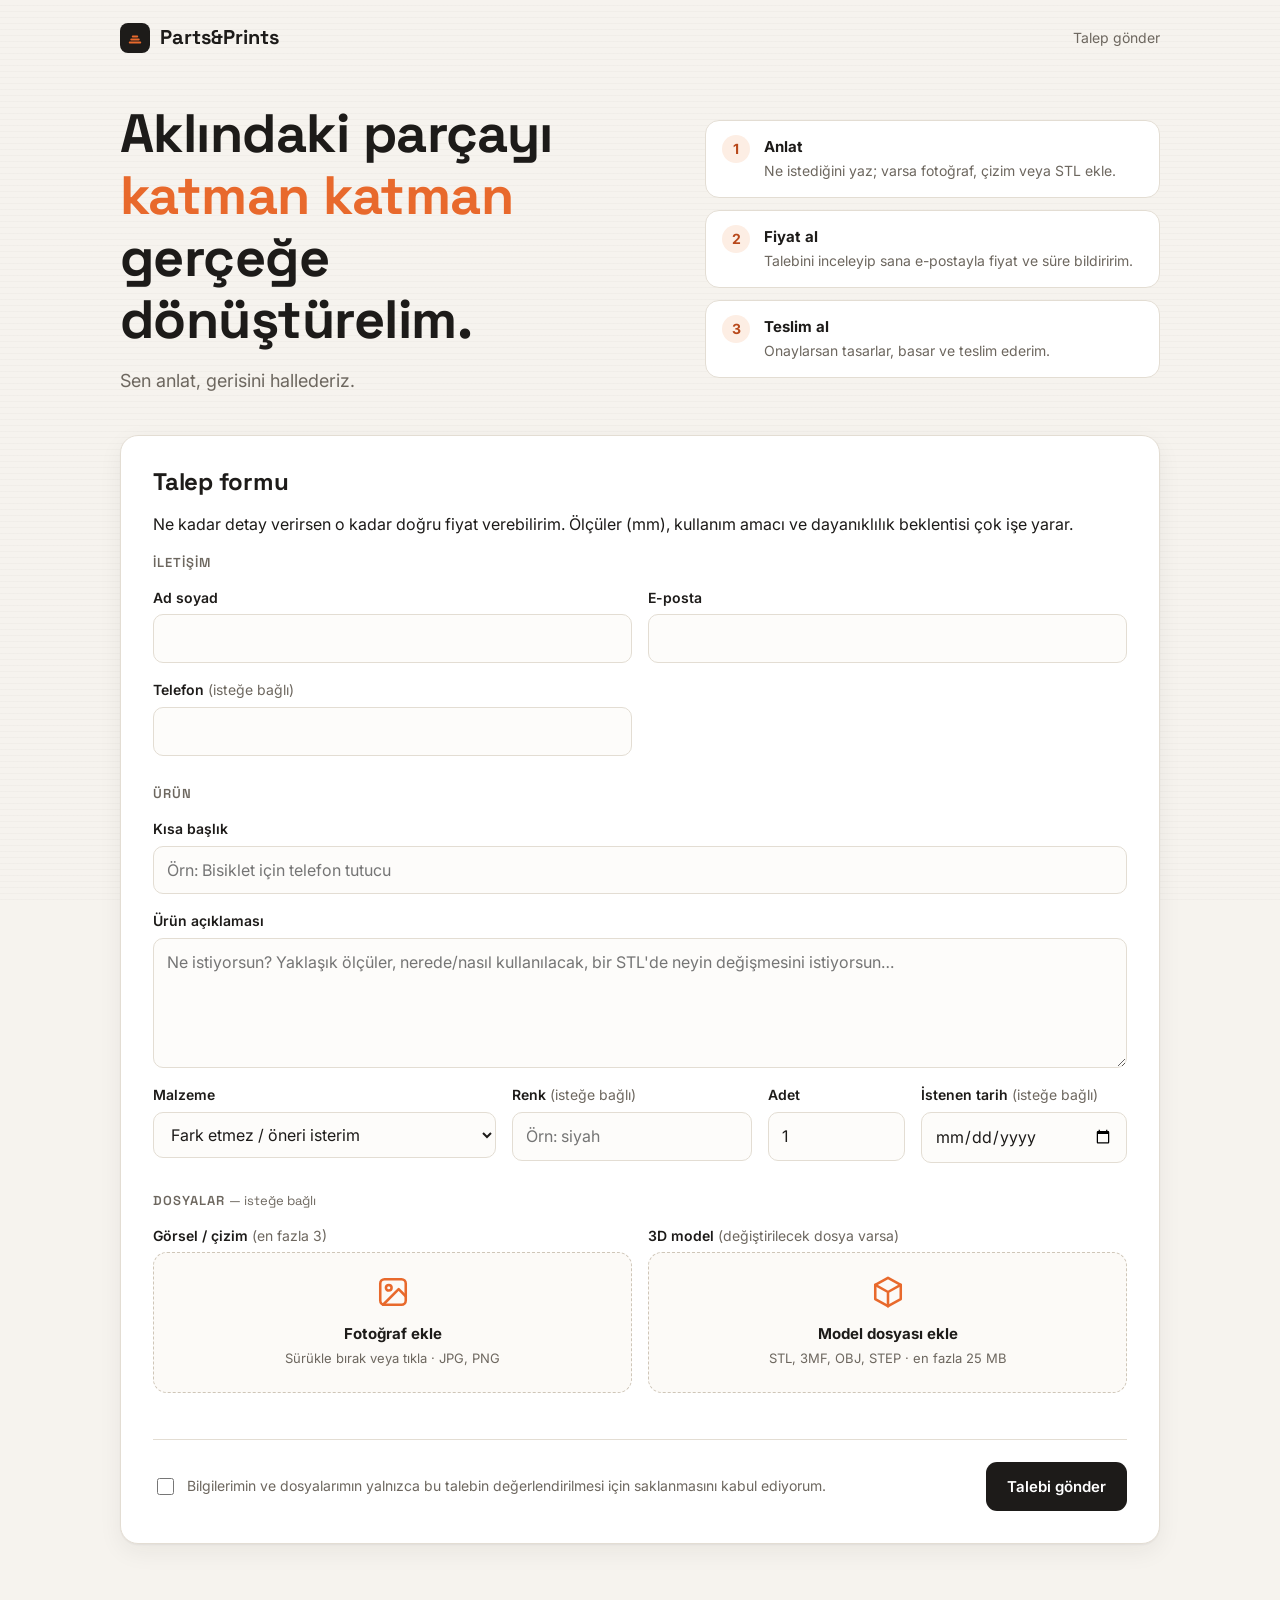
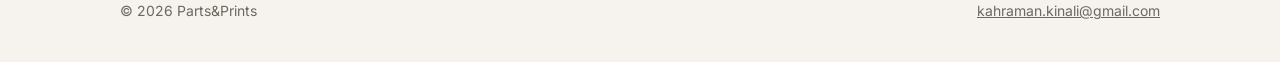
==== index.html @ 8e46be99 "Add files via upload" ====
<!DOCTYPE html>
<html lang="tr">
<head>
  <meta charset="utf-8">
  <meta name="viewport" content="width=device-width, initial-scale=1">
  <title>3D Baskı Siparişi</title>
  <meta name="description" content="Özel 3D baskı ve tasarım talebi gönderin.">
  <link rel="preconnect" href="https://fonts.googleapis.com">
  <link rel="preconnect" href="https://fonts.gstatic.com" crossorigin>
  <link href="https://fonts.googleapis.com/css2?family=Inter:wght@400;600;700&family=Space+Grotesk:wght@500;600;700&display=swap" rel="stylesheet">
  <link rel="stylesheet" href="css/style.css">
  <link rel="icon" href="data:image/svg+xml,<svg xmlns='http://www.w3.org/2000/svg' viewBox='0 0 32 32'><rect width='32' height='32' rx='8' fill='%231d1b19'/><path d='M8 22h16M10 18h12M12 14h8' stroke='%23e8692c' stroke-width='2.6' stroke-linecap='round'/></svg>">
  <script type="importmap">
  { "imports": {
      "three": "https://cdn.jsdelivr.net/npm/three@0.170.0/build/three.module.js",
      "three/addons/": "https://cdn.jsdelivr.net/npm/three@0.170.0/examples/jsm/"
  } }
  </script>
  <script src="config.js"></script>
</head>
<body>
  <div class="wrap">
    <header class="topbar">
      <a class="brand" href="./">
        <span class="brand-mark"><svg viewBox="0 0 24 24" fill="none" stroke="#e8692c" stroke-width="2.6" stroke-linecap="round"><path d="M5 18h14M7 14h10M9 10h6"/></svg></span>
        <span data-shop-name>3D Atölye</span>
      </a>
      <nav><a href="#siparis">Talep gönder</a></nav>
    </header>

    <section class="hero">
      <div>
        <h1>Aklındaki parçayı <em>katman katman</em> gerçeğe dönüştürelim.</h1>
        <p class="lead" data-tagline>Hayalindeki parçayı anlat, ben tasarlayıp basayım.</p>
      </div>
      <ol class="steps">
        <li><span class="n">1</span><div><b>Anlat</b><span>Ne istediğini yaz; varsa fotoğraf, çizim veya STL ekle.</span></div></li>
        <li><span class="n">2</span><div><b>Fiyat al</b><span>Talebini inceleyip sana e-postayla fiyat ve süre bildiririm.</span></div></li>
        <li><span class="n">3</span><div><b>Teslim al</b><span>Onaylarsan tasarlar, basar ve teslim ederim.</span></div></li>
      </ol>
    </section>

    <main id="siparis" class="card form-card">
      <div id="form-area">
        <h2>Talep formu</h2>
        <p class="sub">Ne kadar detay verirsen o kadar doğru fiyat verebilirim. Ölçüler (mm), kullanım amacı ve dayanıklılık beklentisi çok işe yarar.</p>

        <div id="config-warn" class="alert alert-warn" hidden>
          Site henüz bağlanmadı: <span class="code">config.js</span> içindeki <span class="code">SCRIPT_URL</span> değerini doldurmalısın. (Bu uyarıyı sadece kurulum bitmeden görürsün.)
        </div>
        <div id="form-error" class="alert alert-err" hidden></div>

        <form id="order-form" novalidate>
          <fieldset>
            <legend>İletişim</legend>
            <div class="grid g2">
              <div class="field">
                <label for="name">Ad soyad</label>
                <input type="text" id="name" name="name" autocomplete="name" required maxlength="100">
              </div>
              <div class="field">
                <label for="email">E-posta</label>
                <input type="email" id="email" name="email" autocomplete="email" required maxlength="150">
              </div>
              <div class="field">
                <label for="phone">Telefon <span class="opt">(isteğe bağlı)</span></label>
                <input type="tel" id="phone" name="phone" autocomplete="tel" maxlength="40">
              </div>
            </div>
          </fieldset>

          <fieldset>
            <legend>Ürün</legend>
            <div class="grid">
              <div class="field">
                <label for="title">Kısa başlık</label>
                <input type="text" id="title" name="title" maxlength="150" placeholder="Örn: Bisiklet için telefon tutucu">
              </div>
              <div class="field">
                <label for="description">Ürün açıklaması</label>
                <textarea id="description" name="description" required maxlength="5000"
                  placeholder="Ne istiyorsun? Yaklaşık ölçüler, nerede/nasıl kullanılacak, bir STL'de neyin değişmesini istiyorsun…"></textarea>
              </div>
              <div class="grid g4">
                <div class="field">
                  <label for="material">Malzeme</label>
                  <select id="material" name="material"></select>
                </div>
                <div class="field">
                  <label for="color">Renk <span class="opt">(isteğe bağlı)</span></label>
                  <input type="text" id="color" name="color" maxlength="50" placeholder="Örn: siyah">
                </div>
                <div class="field">
                  <label for="quantity">Adet</label>
                  <input type="number" id="quantity" name="quantity" min="1" max="9999" value="1">
                </div>
                <div class="field">
                  <label for="deadline">İstenen tarih <span class="opt">(isteğe bağlı)</span></label>
                  <input type="date" id="deadline" name="deadline">
                </div>
              </div>
            </div>
          </fieldset>

          <fieldset>
            <legend>Dosyalar <span style="text-transform:none;letter-spacing:0;font-weight:400">— isteğe bağlı</span></legend>
            <div class="grid g2">
              <div class="field">
                <label>Görsel / çizim <span class="opt">(en fazla 3)</span></label>
                <div class="drop" id="img-drop">
                  <input type="file" id="images" accept="image/*" multiple aria-label="Görsel seç">
                  <svg class="ico" viewBox="0 0 24 24" fill="none" stroke="currentColor" stroke-width="1.8" stroke-linecap="round" stroke-linejoin="round"><rect x="3" y="3" width="18" height="18" rx="3"/><circle cx="9" cy="9" r="2"/><path d="m21 15-5-5L5 21"/></svg>
                  <b>Fotoğraf ekle</b>
                  <span>Sürükle bırak veya tıkla · JPG, PNG</span>
                </div>
                <div class="thumbs" id="thumbs"></div>
              </div>
              <div class="field">
                <label>3D model <span class="opt">(değiştirilecek dosya varsa)</span></label>
                <div class="drop" id="model-drop">
                  <input type="file" id="model" accept=".stl,.3mf,.obj,.step,.stp" aria-label="Model dosyası seç">
                  <svg class="ico" viewBox="0 0 24 24" fill="none" stroke="currentColor" stroke-width="1.8" stroke-linecap="round" stroke-linejoin="round"><path d="M12 2 3 7v10l9 5 9-5V7z"/><path d="m3 7 9 5 9-5M12 12v10"/></svg>
                  <b>Model dosyası ekle</b>
                  <span>STL, 3MF, OBJ, STEP · en fazla 25 MB</span>
                </div>
                <div id="model-preview"></div>
              </div>
            </div>
          </fieldset>

          <div class="hp" aria-hidden="true">
            <label for="website">Web siteniz</label>
            <input type="text" id="website" name="website" tabindex="-1" autocomplete="off">
          </div>

          <div class="submit-row">
            <label class="check">
              <input type="checkbox" id="consent" required>
              <span>Bilgilerimin ve dosyalarımın yalnızca bu talebin değerlendirilmesi için saklanmasını kabul ediyorum.</span>
            </label>
            <button type="submit" class="btn btn-primary" id="submit-btn">Talebi gönder</button>
          </div>
        </form>
      </div>

      <div id="success" class="success" hidden>
        <div class="big"><svg width="30" height="30" viewBox="0 0 24 24" fill="none" stroke="currentColor" stroke-width="2.4" stroke-linecap="round" stroke-linejoin="round"><path d="M20 6 9 17l-5-5"/></svg></div>
        <h2>Talebin ulaştı!</h2>
        <p>İnceleyip en kısa sürede e-postayla dönüş yapacağım. Talep numaran: <span class="code" id="order-id"></span></p>
        <button class="btn btn-ghost" id="again-btn" type="button">Yeni talep gönder</button>
      </div>
    </main>

    <footer>
      <span>© <span id="year"></span> <span data-shop-name>3D Atölye</span></span>
      <span id="contact"></span>
    </footer>
  </div>

  <script type="module" src="js/order.js"></script>
</body>
</html>
---- css/style.css ----
:root {
  --bg: #f6f3ee;
  --paper: #ffffff;
  --ink: #1d1b19;
  --muted: #6d675f;
  --line: #e3ddd3;
  --accent: #e8692c;
  --accent-ink: #b8481a;
  --accent-soft: #fdeee4;
  --ok: #2f7d4f;
  --ok-soft: #e6f3ea;
  --err: #b3261e;
  --err-soft: #fbeaea;
  --radius: 14px;
  --shadow: 0 1px 2px rgba(29, 27, 25, .05), 0 8px 24px rgba(29, 27, 25, .06);
  --font: 'Inter', system-ui, -apple-system, 'Segoe UI', sans-serif;
  --display: 'Space Grotesk', 'Inter', system-ui, sans-serif;
}

* { box-sizing: border-box; }
html { -webkit-text-size-adjust: 100%; }
body {
  margin: 0;
  font-family: var(--font);
  color: var(--ink);
  background: var(--bg);
  line-height: 1.55;
  font-size: 16px;
}
/* Hafif katman çizgisi dokusu — baskı izlerini andırır */
body::before {
  content: '';
  position: fixed; inset: 0; z-index: -1; pointer-events: none;
  background-image: repeating-linear-gradient(0deg, rgba(29,27,25,.025) 0 1px, transparent 1px 6px);
}

a { color: var(--accent-ink); }
h1, h2, h3 { font-family: var(--display); line-height: 1.15; margin: 0; letter-spacing: -.01em; }

.wrap { max-width: 1080px; margin: 0 auto; padding: 0 20px; }

/* ---------- Üst bölüm ---------- */
.topbar { display: flex; align-items: center; justify-content: space-between; padding: 22px 0; }
.brand { display: flex; align-items: center; gap: 10px; font-family: var(--display); font-weight: 700; font-size: 20px; color: var(--ink); text-decoration: none; }
.brand-mark { width: 30px; height: 30px; border-radius: 8px; background: var(--ink); display: grid; place-items: center; }
.brand-mark svg { width: 18px; height: 18px; }
.topbar nav a { color: var(--muted); text-decoration: none; font-size: 14px; }
.topbar nav a:hover { color: var(--ink); }

.hero { padding: 28px 0 40px; display: grid; grid-template-columns: 1.2fr 1fr; gap: 40px; align-items: center; }
.hero h1 { font-size: clamp(34px, 5vw, 54px); font-weight: 700; }
.hero h1 em { font-style: normal; color: var(--accent); }
.hero p.lead { color: var(--muted); font-size: 18px; margin: 16px 0 0; max-width: 34ch; }
.steps { list-style: none; padding: 0; margin: 0; display: grid; gap: 12px; }
.steps li { display: flex; gap: 14px; align-items: flex-start; background: var(--paper); border: 1px solid var(--line); border-radius: var(--radius); padding: 14px 16px; }
.steps .n { flex: none; width: 28px; height: 28px; border-radius: 50%; background: var(--accent-soft); color: var(--accent-ink); font-weight: 700; display: grid; place-items: center; font-size: 14px; }
.steps b { display: block; font-size: 15px; }
.steps span { color: var(--muted); font-size: 14px; }

/* ---------- Kart / form ---------- */
.card { background: var(--paper); border: 1px solid var(--line); border-radius: 18px; box-shadow: var(--shadow); }
.form-card { padding: 32px; margin-bottom: 48px; }
.form-card > h2 { font-size: 26px; }
.form-card > p.sub { color: var(--muted); margin: 6px 0 24px; }

fieldset { border: 0; padding: 0; margin: 0 0 28px; }
legend { font-family: var(--display); font-weight: 600; font-size: 13px; text-transform: uppercase; letter-spacing: .08em; color: var(--muted); margin-bottom: 14px; padding: 0; }

.grid { display: grid; gap: 16px; }
.g2 { grid-template-columns: 1fr 1fr; }
.g4 { grid-template-columns: 2fr 1.4fr .8fr 1.2fr; }

.field { display: flex; flex-direction: column; gap: 6px; min-width: 0; }
.field label { font-size: 14px; font-weight: 600; }
.field label .opt { font-weight: 400; color: var(--muted); }
.field .hint { font-size: 13px; color: var(--muted); }

input[type=text], input[type=email], input[type=tel], input[type=number], input[type=date], input[type=password], select, textarea {
  width: 100%;
  font: inherit;
  color: inherit;
  background: #fdfcfa;
  border: 1px solid var(--line);
  border-radius: 10px;
  padding: 11px 13px;
  transition: border-color .15s, box-shadow .15s;
}
textarea { min-height: 130px; resize: vertical; }
input:focus, select:focus, textarea:focus { outline: none; border-color: var(--accent); box-shadow: 0 0 0 3px var(--accent-soft); }
.invalid { border-color: var(--err) !important; }

/* Dosya bırakma alanları */
.drop {
  position: relative;
  border: 1.5px dashed #cfc6b8;
  border-radius: var(--radius);
  padding: 22px;
  text-align: center;
  background: #fcfaf7;
  transition: border-color .15s, background .15s;
  cursor: pointer;
}
.drop:hover, .drop.over { border-color: var(--accent); background: var(--accent-soft); }
.drop input[type=file] { position: absolute; inset: 0; opacity: 0; cursor: pointer; width: 100%; }
.drop .ico { width: 34px; height: 34px; margin: 0 auto 6px; color: var(--accent); }
.drop b { display: block; font-size: 15px; }
.drop span { font-size: 13px; color: var(--muted); }

.thumbs { display: flex; flex-wrap: wrap; gap: 10px; margin-top: 12px; }
.thumb { position: relative; width: 84px; height: 84px; border-radius: 10px; overflow: hidden; border: 1px solid var(--line); background: #eee; }
.thumb img { width: 100%; height: 100%; object-fit: cover; display: block; }
.x-btn { position: absolute; top: 4px; right: 4px; width: 22px; height: 22px; border-radius: 50%; border: 0; background: rgba(0,0,0,.65); color: #fff; font-size: 14px; line-height: 22px; cursor: pointer; padding: 0; }

.model-box { margin-top: 12px; border: 1px solid var(--line); border-radius: var(--radius); overflow: hidden; }
.model-head { display: flex; align-items: center; justify-content: space-between; gap: 10px; padding: 10px 14px; font-size: 14px; background: #fcfaf7; }
.model-head .name { font-weight: 600; overflow: hidden; text-overflow: ellipsis; white-space: nowrap; }
.model-head .meta { color: var(--muted); font-size: 13px; }
.viewer { height: 280px; background: radial-gradient(circle at 50% 40%, #fff, #efebe5); position: relative; }
.viewer canvas { display: block; }
.viewer .note { position: absolute; inset: 0; display: grid; place-items: center; color: var(--muted); font-size: 14px; padding: 20px; text-align: center; }
.link-btn { background: none; border: 0; color: var(--err); font: inherit; font-size: 13px; cursor: pointer; padding: 0; }

.check { display: flex; gap: 10px; align-items: flex-start; font-size: 14px; color: var(--muted); }
.check input { margin-top: 3px; accent-color: var(--accent); width: 17px; height: 17px; flex: none; }

.hp { position: absolute; left: -9999px; width: 1px; height: 1px; overflow: hidden; }

/* Butonlar */
.btn {
  display: inline-flex; align-items: center; justify-content: center; gap: 8px;
  font: inherit; font-weight: 600; font-size: 15px;
  border: 1px solid transparent; border-radius: 11px; padding: 12px 20px;
  cursor: pointer; text-decoration: none; transition: background .15s, transform .05s;
}
.btn:active { transform: translateY(1px); }
.btn-primary { background: var(--ink); color: #fff; }
.btn-primary:hover { background: #000; }
.btn-primary:disabled { opacity: .6; cursor: wait; }
.btn-ghost { background: var(--paper); color: var(--ink); border-color: var(--line); }
.btn-ghost:hover { background: #f7f4ef; }
.btn-sm { padding: 7px 12px; font-size: 14px; border-radius: 9px; }

.submit-row { display: flex; align-items: center; gap: 16px; flex-wrap: wrap; justify-content: space-between; border-top: 1px solid var(--line); padding-top: 22px; }

.spinner { width: 16px; height: 16px; border: 2px solid rgba(255,255,255,.35); border-top-color: #fff; border-radius: 50%; animation: spin .7s linear infinite; }
.spinner.dark { border-color: rgba(0,0,0,.12); border-top-color: var(--ink); }
@keyframes spin { to { transform: rotate(360deg); } }

.alert { border-radius: 12px; padding: 12px 16px; font-size: 14px; margin-bottom: 18px; }
.alert-err { background: var(--err-soft); color: var(--err); }
.alert-warn { background: #fff6dc; color: #7a5a00; }

.success { text-align: center; padding: 48px 24px; }
.success .big { width: 64px; height: 64px; border-radius: 50%; background: var(--ok-soft); color: var(--ok); display: grid; place-items: center; margin: 0 auto 16px; }
.success p { color: var(--muted); max-width: 46ch; margin: 10px auto 22px; }
.code { font-family: ui-monospace, 'SF Mono', Menlo, monospace; background: #f3efe8; padding: 2px 8px; border-radius: 6px; color: var(--ink); }

footer { color: var(--muted); font-size: 14px; padding: 8px 0 40px; display: flex; gap: 16px; flex-wrap: wrap; justify-content: space-between; }
footer a { color: var(--muted); }

/* ---------- Yönetim ---------- */
.login { max-width: 380px; margin: 10vh auto; padding: 32px; }
.login h1 { font-size: 24px; margin-bottom: 6px; }
.login p { color: var(--muted); margin: 0 0 20px; font-size: 15px; }
.login form { display: grid; gap: 14px; }

.toolbar { display: flex; gap: 10px; align-items: center; flex-wrap: wrap; margin: 4px 0 18px; }
.toolbar input[type=text] { max-width: 280px; }
.toolbar select { width: auto; }
.toolbar .spacer { flex: 1; }
.counts { display: flex; gap: 8px; flex-wrap: wrap; margin-bottom: 18px; }
.chip { border: 1px solid var(--line); background: var(--paper); border-radius: 999px; padding: 6px 12px; font-size: 13px; cursor: pointer; font: inherit; font-size: 13px; color: var(--ink); }
.chip.on { background: var(--ink); color: #fff; border-color: var(--ink); }
.chip b { font-weight: 700; margin-left: 4px; }

.orders { display: grid; gap: 10px; margin-bottom: 48px; }
.order {
  display: grid; grid-template-columns: 64px 1fr auto; gap: 16px; align-items: center;
  padding: 14px 16px; cursor: pointer; text-align: left; font: inherit; color: inherit; width: 100%;
}
.order:hover { border-color: #cfc6b8; }
.order .pic { width: 64px; height: 64px; border-radius: 10px; background: #f1ede6; display: grid; place-items: center; color: var(--muted); overflow: hidden; }
.order .pic svg { width: 26px; height: 26px; }
.order .pic img { width: 100%; height: 100%; object-fit: cover; display: block; }
.order h3 { font-size: 16px; font-family: var(--font); font-weight: 600; }
.order .meta { color: var(--muted); font-size: 13px; margin-top: 2px; }
.order .desc { font-size: 14px; color: #4a4540; margin-top: 4px; display: -webkit-box; -webkit-line-clamp: 1; -webkit-box-orient: vertical; overflow: hidden; }
.order .right { text-align: right; display: grid; gap: 6px; justify-items: end; }
.badge { display: inline-block; font-size: 12px; font-weight: 600; padding: 3px 10px; border-radius: 999px; background: #eee; white-space: nowrap; }
.st-Yeni { background: var(--accent-soft); color: var(--accent-ink); }
.st-İnceleniyor { background: #e8f0fe; color: #1a56c4; }
.st-Fiyat { background: #f3e8fd; color: #7a2fb8; }
.st-Baskıda { background: #fff4d6; color: #8a6100; }
.st-Tamamlandı { background: var(--ok-soft); color: var(--ok); }
.st-İptal { background: #eee; color: #777; }
.empty { text-align: center; color: var(--muted); padding: 60px 20px; }

/* Ayrıntı paneli */
.drawer-bg { position: fixed; inset: 0; background: rgba(20, 18, 16, .35); z-index: 20; opacity: 0; pointer-events: none; transition: opacity .2s; }
.drawer-bg.open { opacity: 1; pointer-events: auto; }
.drawer {
  position: fixed; top: 0; right: 0; bottom: 0; width: min(640px, 100%); background: var(--paper); z-index: 21;
  transform: translateX(100%); transition: transform .25s ease, visibility .25s; visibility: hidden; overflow-y: auto; box-shadow: -10px 0 40px rgba(0,0,0,.12);
}
.drawer.open { transform: none; visibility: visible; }
.drawer-head { position: sticky; top: 0; background: var(--paper); border-bottom: 1px solid var(--line); padding: 16px 22px; display: flex; justify-content: space-between; align-items: center; gap: 10px; z-index: 2; }
.drawer-head .id { font-size: 13px; color: var(--muted); }
.drawer-body { padding: 22px; display: grid; gap: 22px; }
.drawer-body h2 { font-size: 24px; }
.kv { display: grid; grid-template-columns: 130px 1fr; gap: 6px 12px; font-size: 14px; }
.kv dt { color: var(--muted); }
.kv dd { margin: 0; overflow-wrap: anywhere; }
.section-t { font-family: var(--display); font-weight: 600; font-size: 13px; text-transform: uppercase; letter-spacing: .08em; color: var(--muted); margin-bottom: 8px; }
.desc-full { white-space: pre-wrap; background: #fcfaf7; border: 1px solid var(--line); border-radius: 12px; padding: 14px; font-size: 15px; }
.gallery { display: grid; grid-template-columns: repeat(auto-fill, minmax(150px, 1fr)); gap: 10px; }
.gallery a { display: block; aspect-ratio: 1; border-radius: 10px; overflow: hidden; background: #f1ede6; border: 1px solid var(--line); display: grid; place-items: center; }
.gallery img { width: 100%; height: 100%; object-fit: cover; }
.file-row { display: flex; align-items: center; justify-content: space-between; gap: 10px; flex-wrap: wrap; border: 1px solid var(--line); border-radius: 12px; padding: 10px 14px; font-size: 14px; }
.file-row .actions { display: flex; gap: 8px; }
.manage { display: grid; gap: 12px; background: #fcfaf7; border: 1px solid var(--line); border-radius: 14px; padding: 16px; }
.manage textarea { min-height: 90px; }
.saved { color: var(--ok); font-size: 14px; }

@media (max-width: 820px) {
  .hero { grid-template-columns: 1fr; gap: 24px; padding-top: 8px; }
  .g4 { grid-template-columns: 1fr 1fr; }
}
@media (max-width: 560px) {
  .form-card { padding: 22px 18px; }
  .g2, .g4 { grid-template-columns: 1fr; }
  .order { grid-template-columns: 48px 1fr; }
  .order .pic { width: 48px; height: 48px; }
  .order .right { grid-column: 1 / -1; justify-items: start; grid-auto-flow: column; justify-content: start; }
  .kv { grid-template-columns: 1fr; }
  .kv dt { margin-top: 6px; }
}
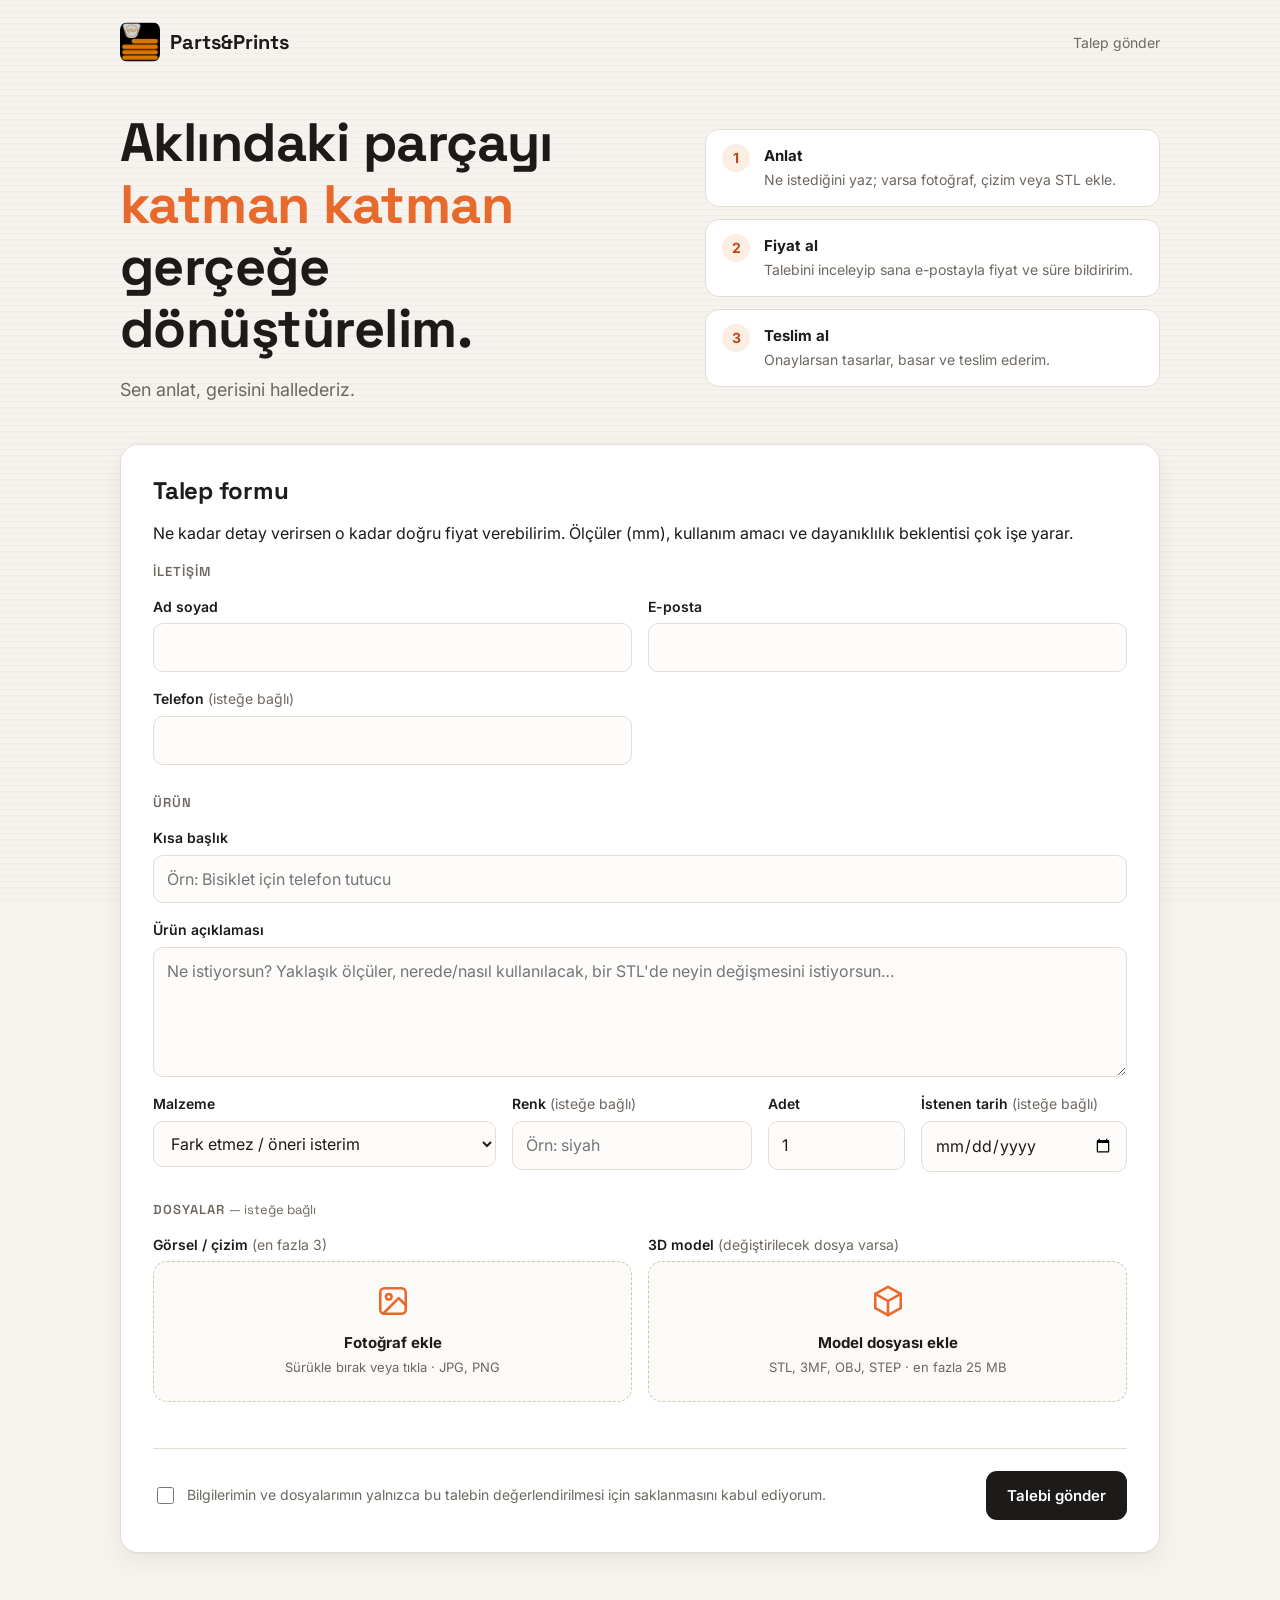
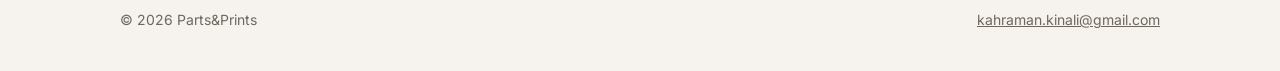
==== commit 59aa1d04: "Add files via upload" ====
--- a/index.html
+++ b/index.html
@@ -9,7 +9,8 @@
   <link rel="preconnect" href="https://fonts.gstatic.com" crossorigin>
   <link href="https://fonts.googleapis.com/css2?family=Inter:wght@400;600;700&family=Space+Grotesk:wght@500;600;700&display=swap" rel="stylesheet">
   <link rel="stylesheet" href="css/style.css">
-  <link rel="icon" href="data:image/svg+xml,<svg xmlns='http://www.w3.org/2000/svg' viewBox='0 0 32 32'><rect width='32' height='32' rx='8' fill='%231d1b19'/><path d='M8 22h16M10 18h12M12 14h8' stroke='%23e8692c' stroke-width='2.6' stroke-linecap='round'/></svg>">
+  <link rel="icon" type="image/png" href="logo.png">
+  <link rel="apple-touch-icon" href="logo.png">
   <script type="importmap">
   { "imports": {
       "three": "https://cdn.jsdelivr.net/npm/three@0.170.0/build/three.module.js",
@@ -22,8 +23,9 @@
   <div class="wrap">
     <header class="topbar">
       <a class="brand" href="./">
-        <span class="brand-mark"><svg viewBox="0 0 24 24" fill="none" stroke="#e8692c" stroke-width="2.6" stroke-linecap="round"><path d="M5 18h14M7 14h10M9 10h6"/></svg></span>
-        <span data-shop-name>3D Atölye</span>
+        <img src="logo.png" alt="" style="width:40px;height:40px;object-fit:contain;border-radius:8px" onerror="this.nextElementSibling.style.display='';this.remove()">
+        <span class="brand-mark" style="display:none"><svg viewBox="0 0 24 24" fill="none" stroke="#e8692c" stroke-width="2.6" stroke-linecap="round"><path d="M5 18h14M7 14h10M9 10h6"/></svg></span>
+        <span data-shop-name>Parts&amp;Prints</span>
       </a>
       <nav><a href="#siparis">Talep gönder</a></nav>
     </header>
@@ -152,7 +154,7 @@
     </main>
 
     <footer>
-      <span>© <span id="year"></span> <span data-shop-name>3D Atölye</span></span>
+      <span>© <span id="year"></span> <span data-shop-name>Parts&amp;Prints</span></span>
       <span id="contact"></span>
     </footer>
   </div>
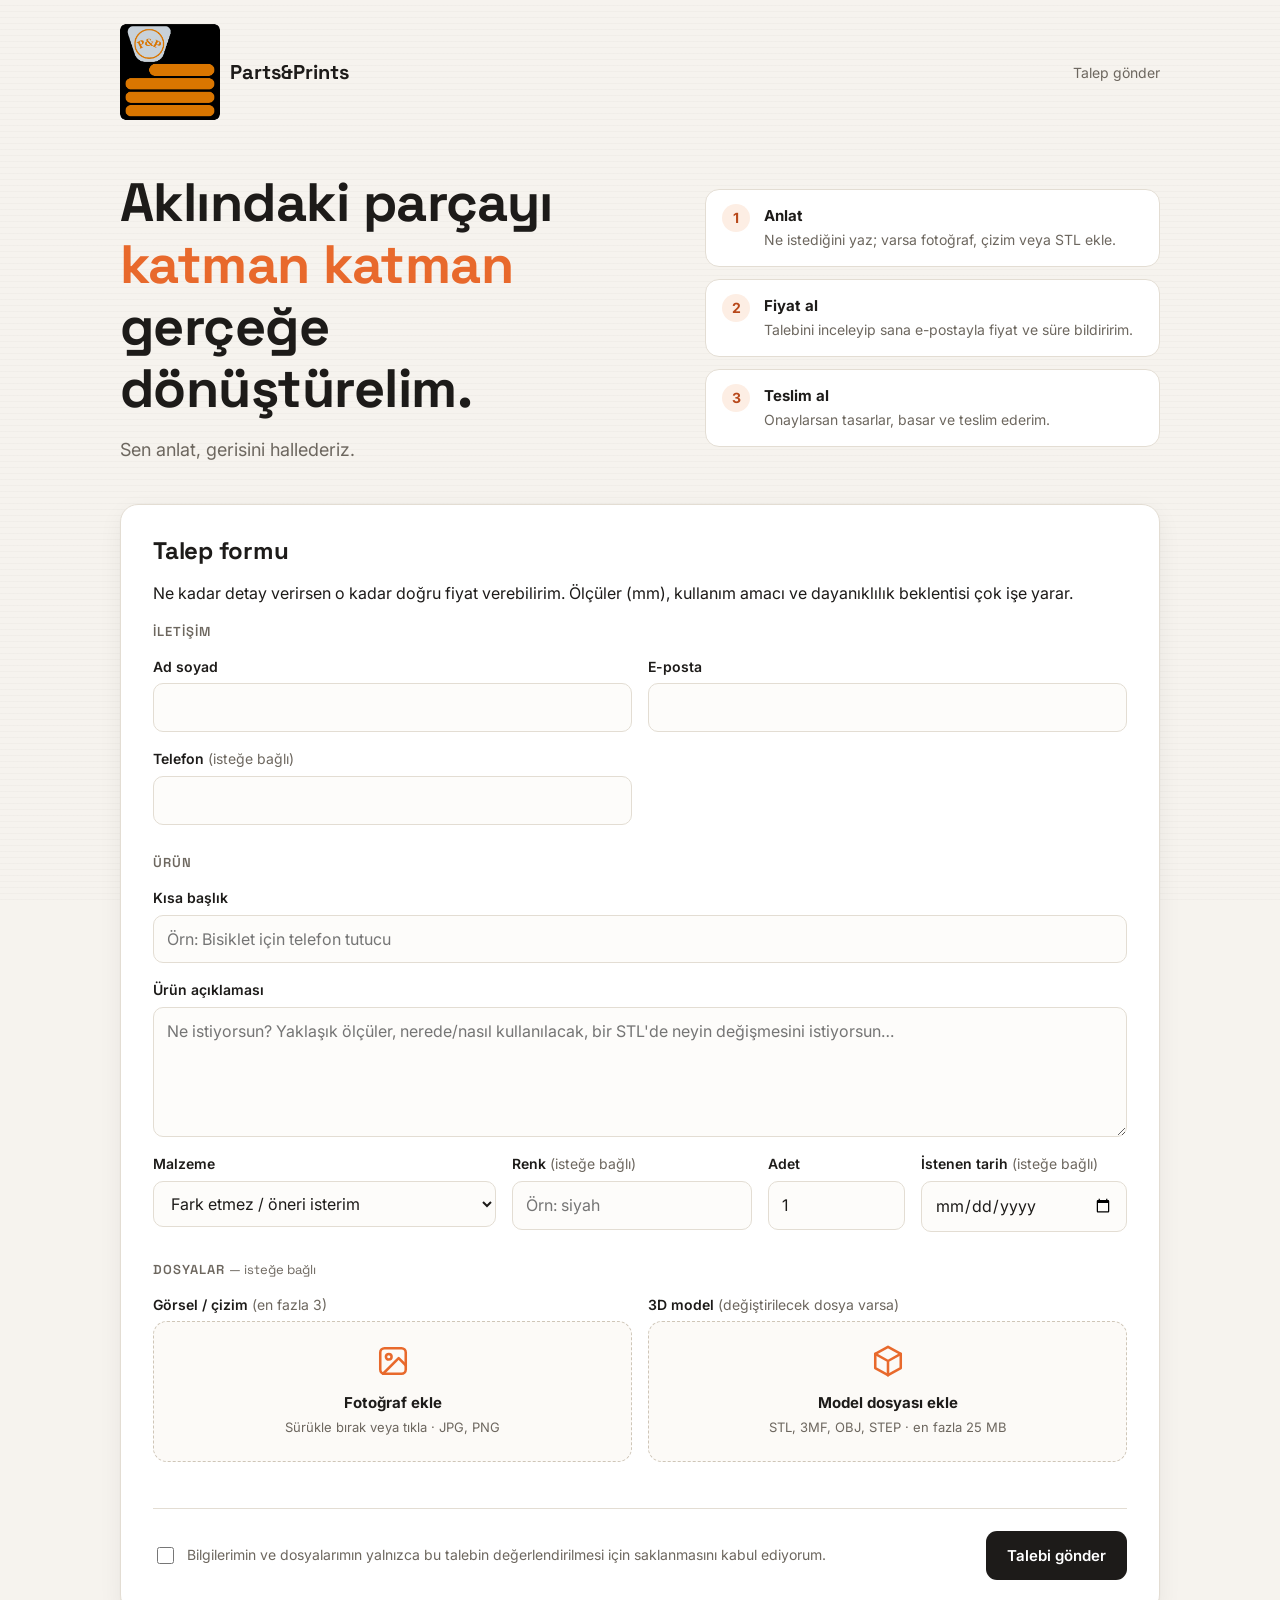
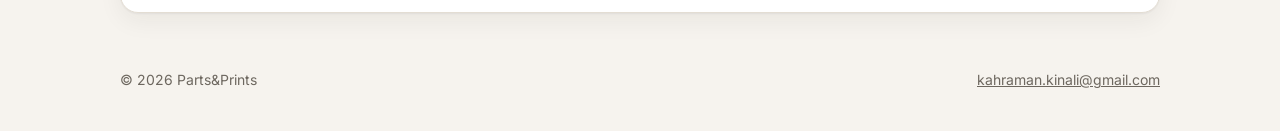
==== commit c553d201: "Update index.html" ====
--- a/index.html
+++ b/index.html
@@ -23,7 +23,7 @@
   <div class="wrap">
     <header class="topbar">
       <a class="brand" href="./">
-        <img src="logo.png" alt="" style="width:40px;height:40px;object-fit:contain;border-radius:8px" onerror="this.nextElementSibling.style.display='';this.remove()">
+        <img src="logo.png" alt="" style="width:100px;height:100px;object-fit:contain;border-radius:8px" onerror="this.nextElementSibling.style.display='';this.remove()">
         <span class="brand-mark" style="display:none"><svg viewBox="0 0 24 24" fill="none" stroke="#e8692c" stroke-width="2.6" stroke-linecap="round"><path d="M5 18h14M7 14h10M9 10h6"/></svg></span>
         <span data-shop-name>Parts&amp;Prints</span>
       </a>
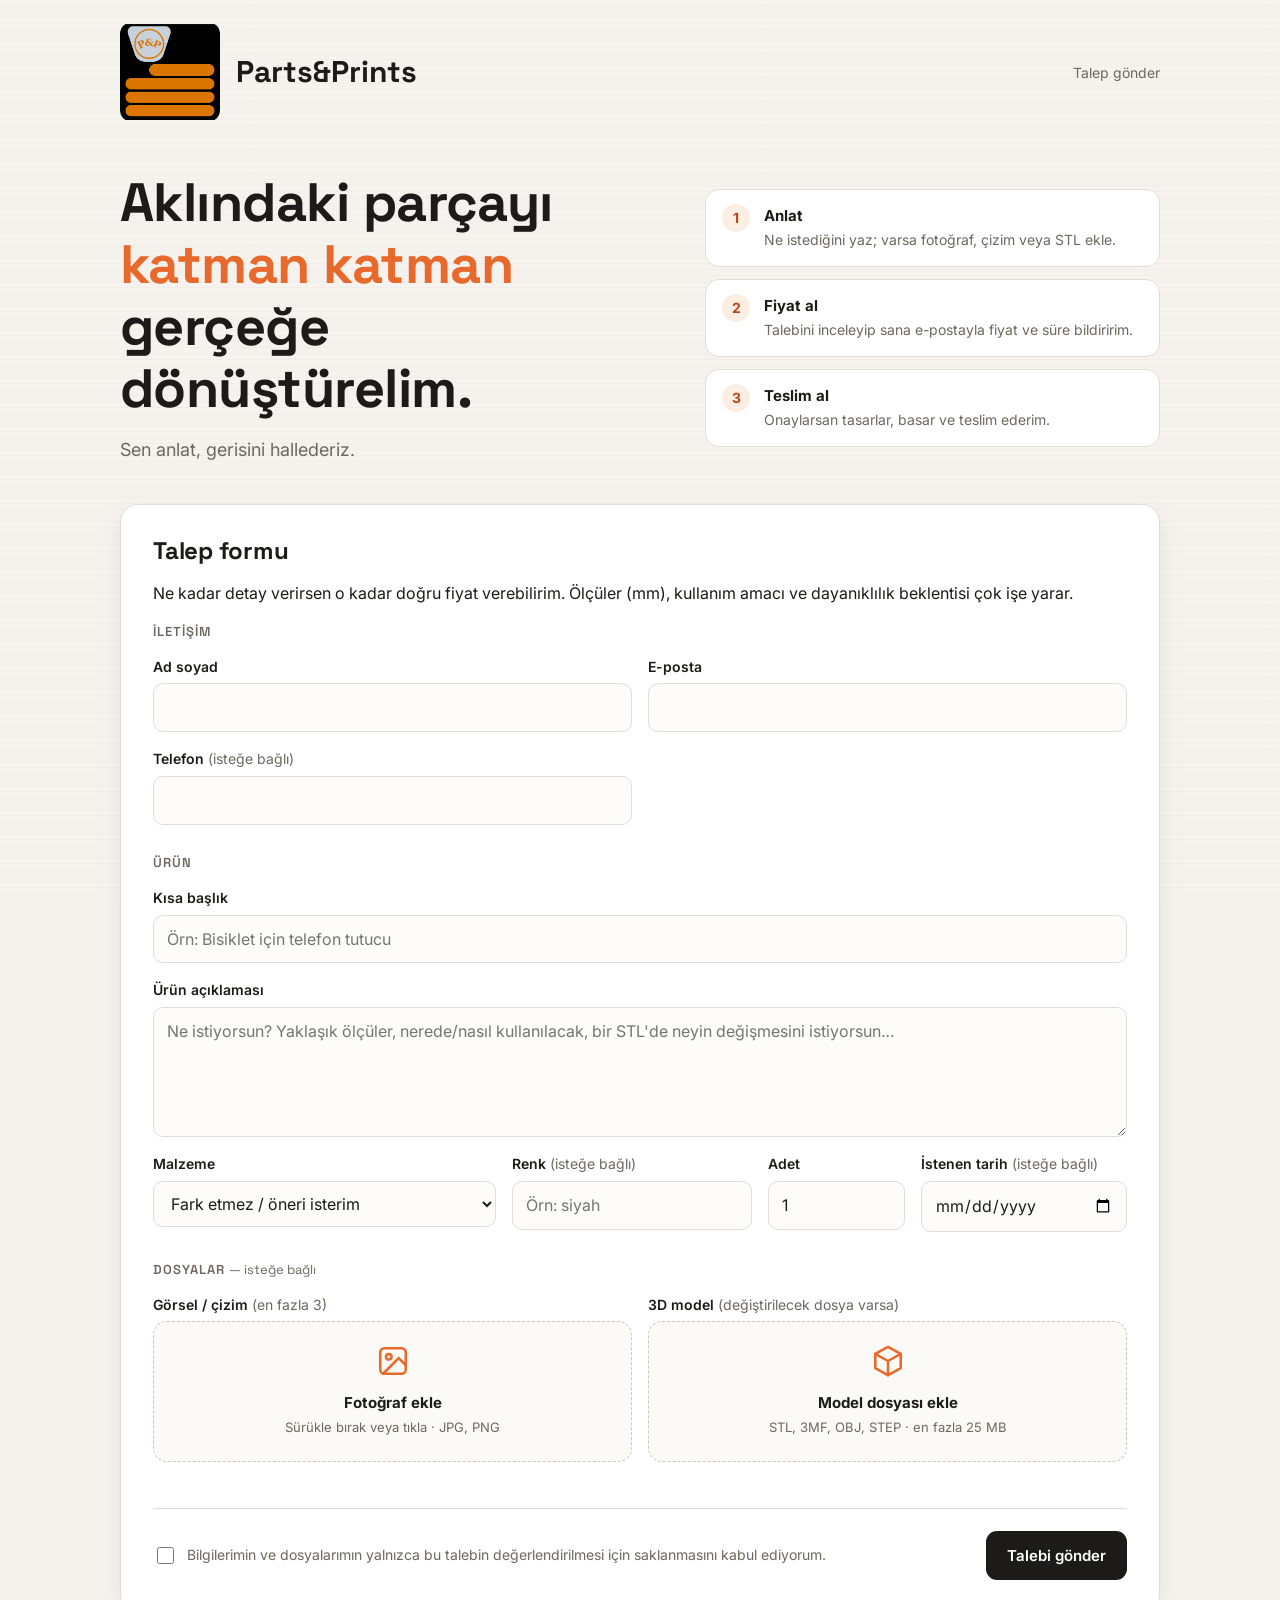
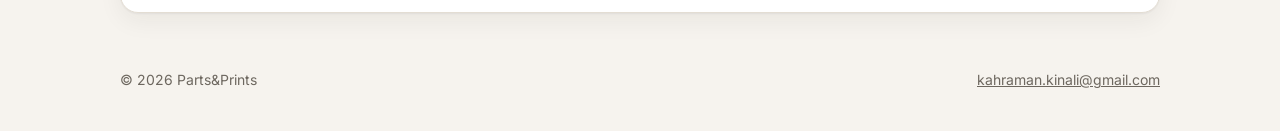
==== commit f72d835e: "Update index.html" ====
--- a/index.html
+++ b/index.html
@@ -11,6 +11,17 @@
   <link rel="stylesheet" href="css/style.css">
   <link rel="icon" type="image/png" href="logo.png">
   <link rel="apple-touch-icon" href="logo.png">
+  <style>
+    /* Logo boyutu — buradaki sayıları değiştirerek ayarlayabilirsin */
+    .brand { gap: 16px; }
+    .brand-logo { width: 100px; height: 100px; object-fit: contain; border-radius: 12px; }
+    .brand-name { font-size: 30px; }
+    @media (max-width: 560px) {
+      .brand { gap: 10px; }
+      .brand-logo { width: 64px; height: 64px; }
+      .brand-name { font-size: 21px; }
+    }
+  </style>
   <script type="importmap">
   { "imports": {
       "three": "https://cdn.jsdelivr.net/npm/three@0.170.0/build/three.module.js",
@@ -23,9 +34,9 @@
   <div class="wrap">
     <header class="topbar">
       <a class="brand" href="./">
-        <img src="logo.png" alt="" style="width:100px;height:100px;object-fit:contain;border-radius:8px" onerror="this.nextElementSibling.style.display='';this.remove()">
+        <img src="logo.png" alt="" class="brand-logo" onerror="this.nextElementSibling.style.display='';this.remove()">
         <span class="brand-mark" style="display:none"><svg viewBox="0 0 24 24" fill="none" stroke="#e8692c" stroke-width="2.6" stroke-linecap="round"><path d="M5 18h14M7 14h10M9 10h6"/></svg></span>
-        <span data-shop-name>Parts&amp;Prints</span>
+        <span data-shop-name class="brand-name">Parts&amp;Prints</span>
       </a>
       <nav><a href="#siparis">Talep gönder</a></nav>
     </header>
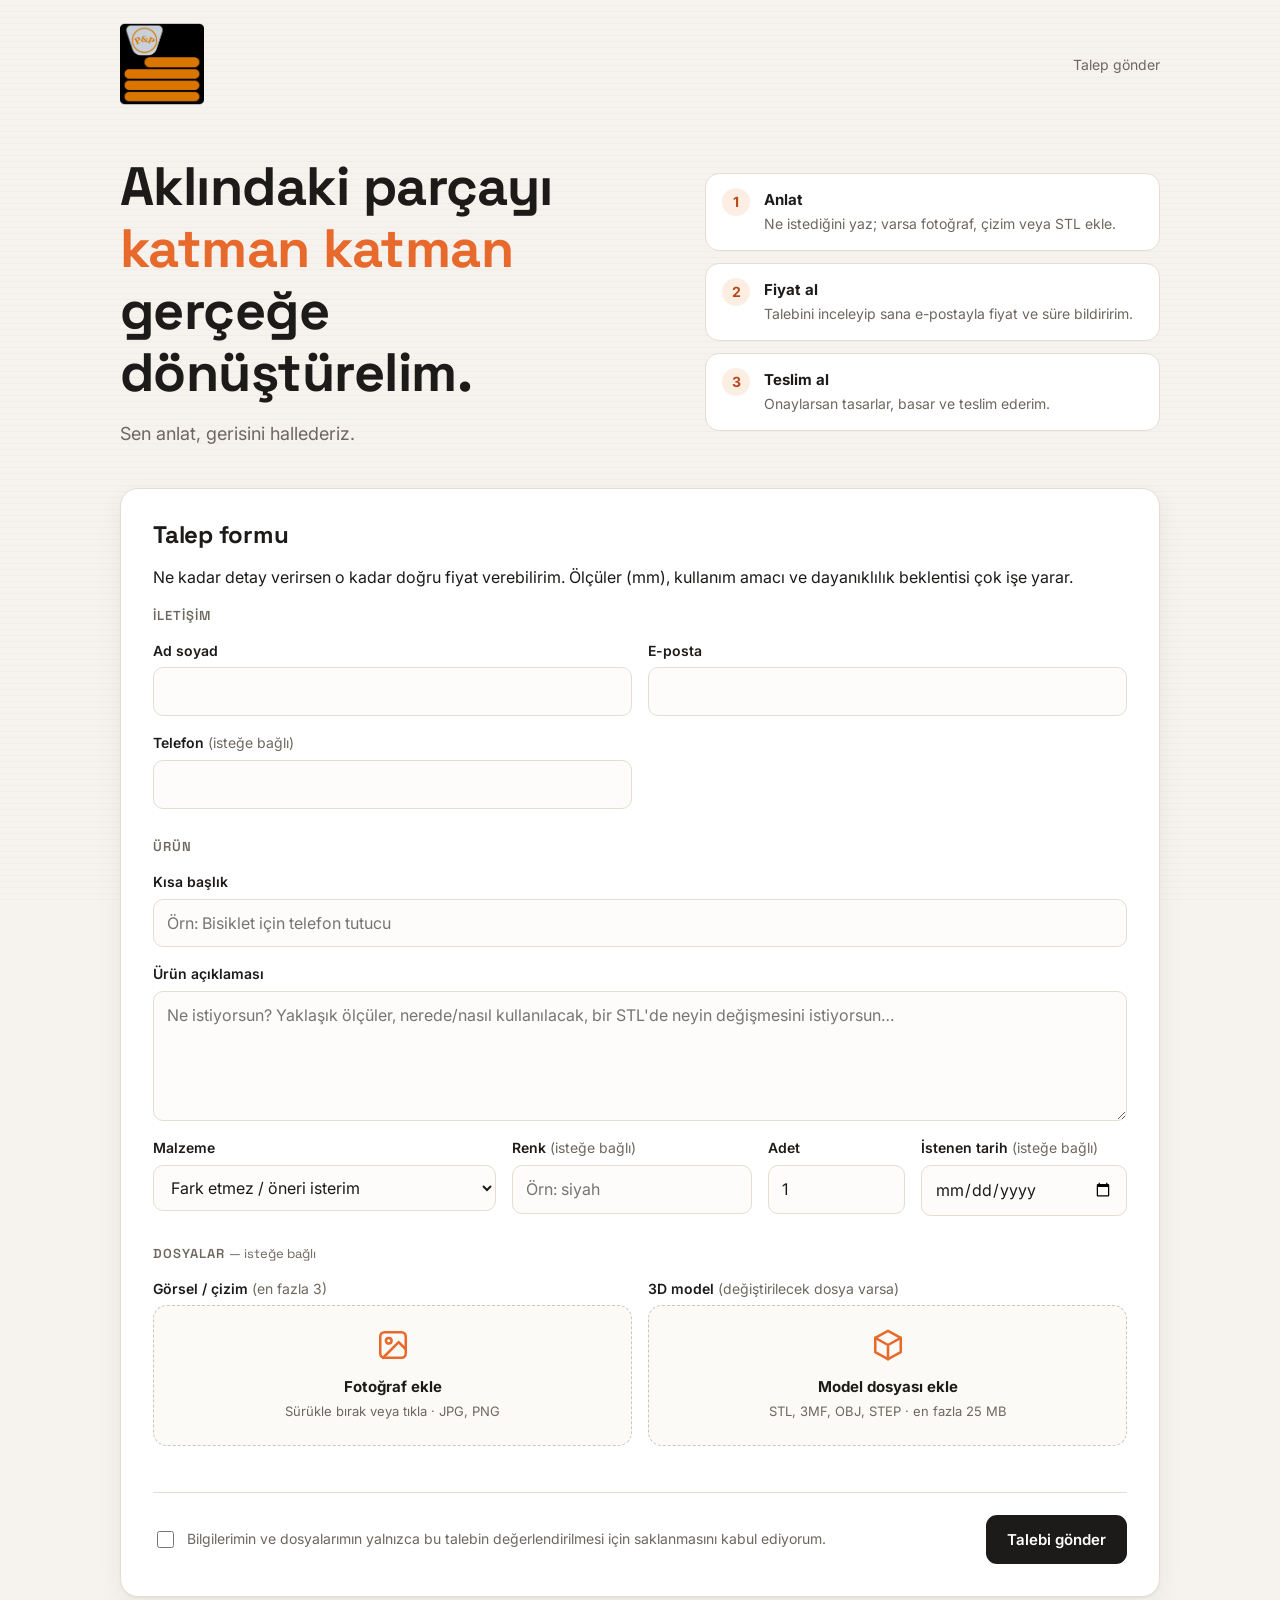
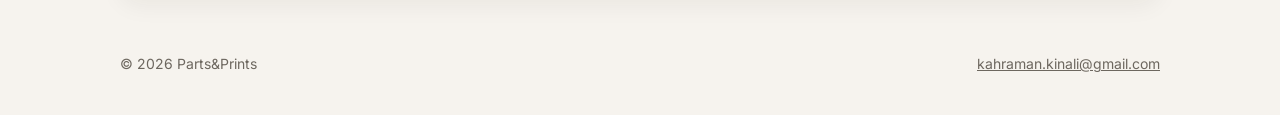
==== commit 456e3a71: "Add files via upload" ====
--- a/index.html
+++ b/index.html
@@ -9,17 +9,13 @@
   <link rel="preconnect" href="https://fonts.gstatic.com" crossorigin>
   <link href="https://fonts.googleapis.com/css2?family=Inter:wght@400;600;700&family=Space+Grotesk:wght@500;600;700&display=swap" rel="stylesheet">
   <link rel="stylesheet" href="css/style.css">
-  <link rel="icon" type="image/png" href="logo.png">
-  <link rel="apple-touch-icon" href="logo.png">
+  <link rel="icon" type="image/png" href="favicon.png">
+  <link rel="apple-touch-icon" href="favicon.png">
   <style>
     /* Logo boyutu — buradaki sayıları değiştirerek ayarlayabilirsin */
-    .brand { gap: 16px; }
-    .brand-logo { width: 100px; height: 100px; object-fit: contain; border-radius: 12px; }
-    .brand-name { font-size: 30px; }
+    .brand-logo { height: 84px; width: auto; display: block; }
     @media (max-width: 560px) {
-      .brand { gap: 10px; }
-      .brand-logo { width: 64px; height: 64px; }
-      .brand-name { font-size: 21px; }
+      .brand-logo { height: 46px; }
     }
   </style>
   <script type="importmap">
@@ -34,9 +30,8 @@
   <div class="wrap">
     <header class="topbar">
       <a class="brand" href="./">
-        <img src="logo.png" alt="" class="brand-logo" onerror="this.nextElementSibling.style.display='';this.remove()">
+        <img src="logo.png" alt="Parts&amp;Prints" class="brand-logo" onerror="this.nextElementSibling.style.display='';this.remove()">
         <span class="brand-mark" style="display:none"><svg viewBox="0 0 24 24" fill="none" stroke="#e8692c" stroke-width="2.6" stroke-linecap="round"><path d="M5 18h14M7 14h10M9 10h6"/></svg></span>
-        <span data-shop-name class="brand-name">Parts&amp;Prints</span>
       </a>
       <nav><a href="#siparis">Talep gönder</a></nav>
     </header>
